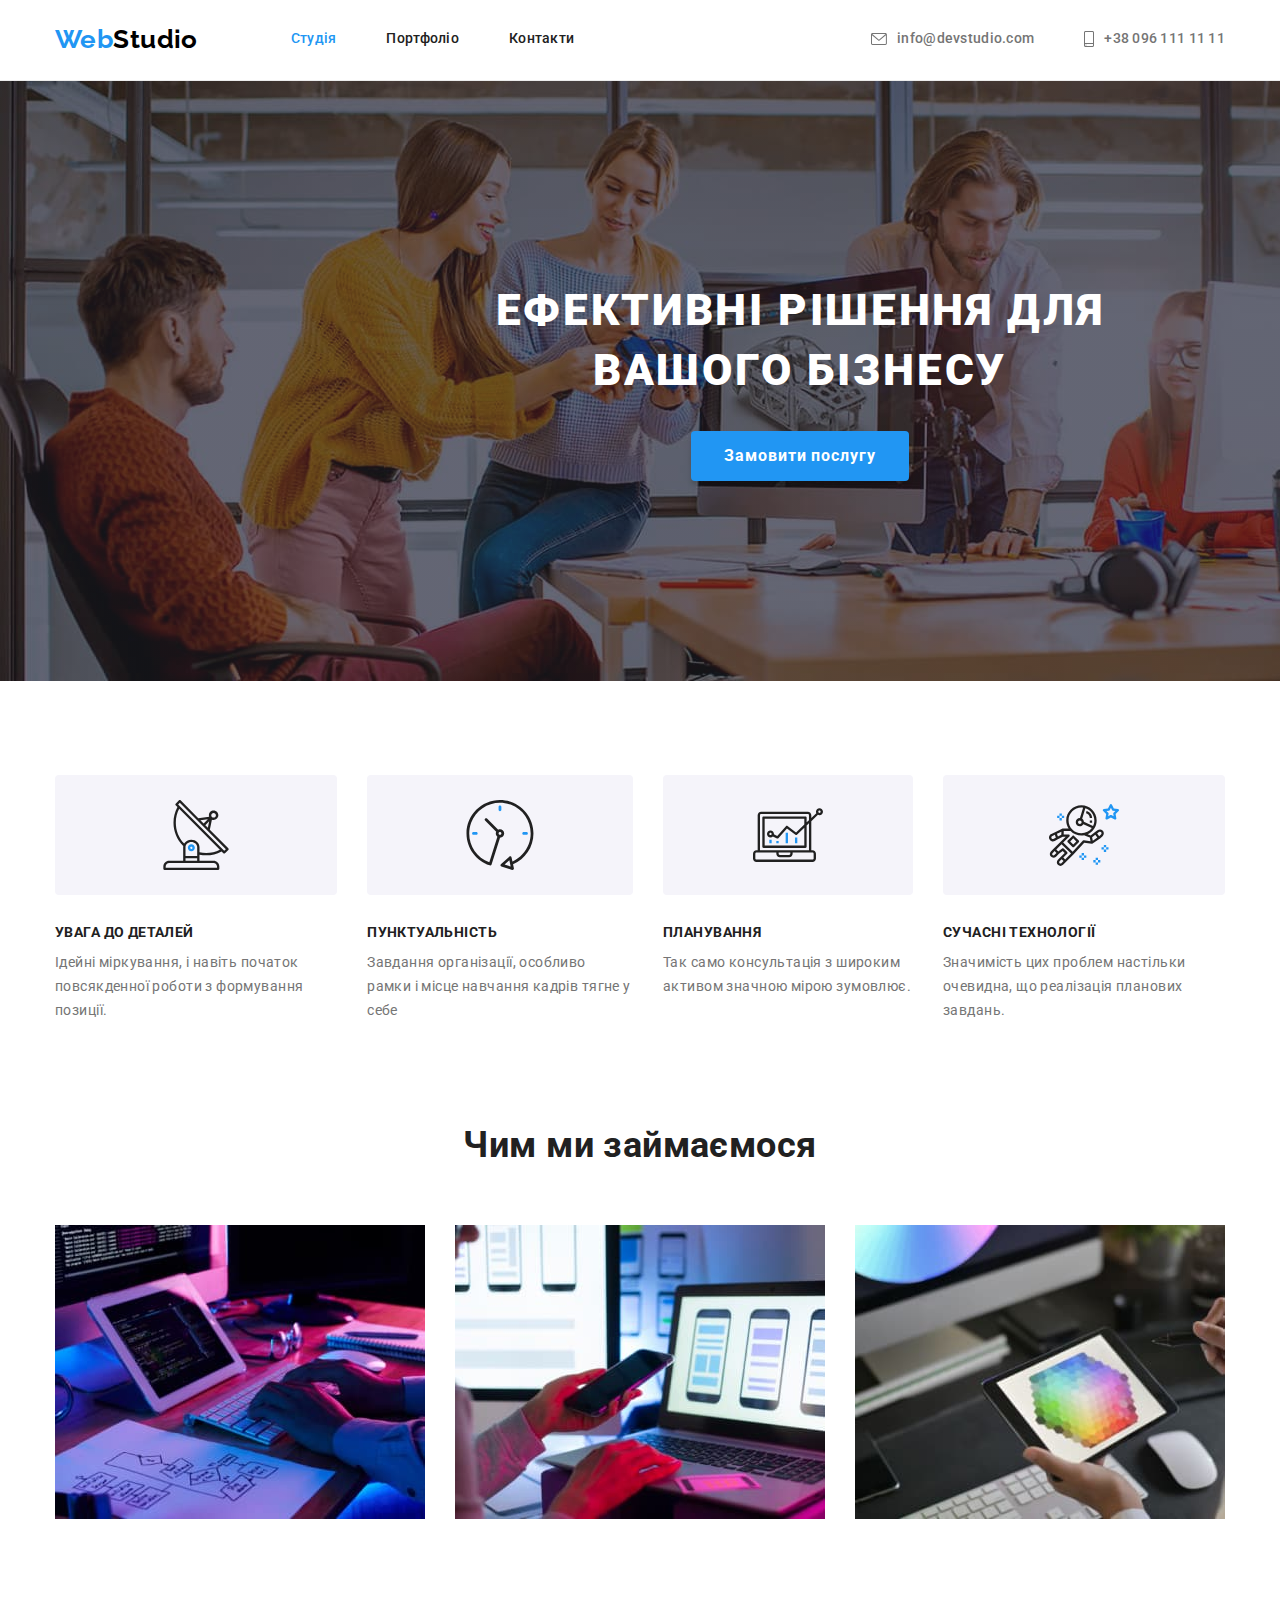
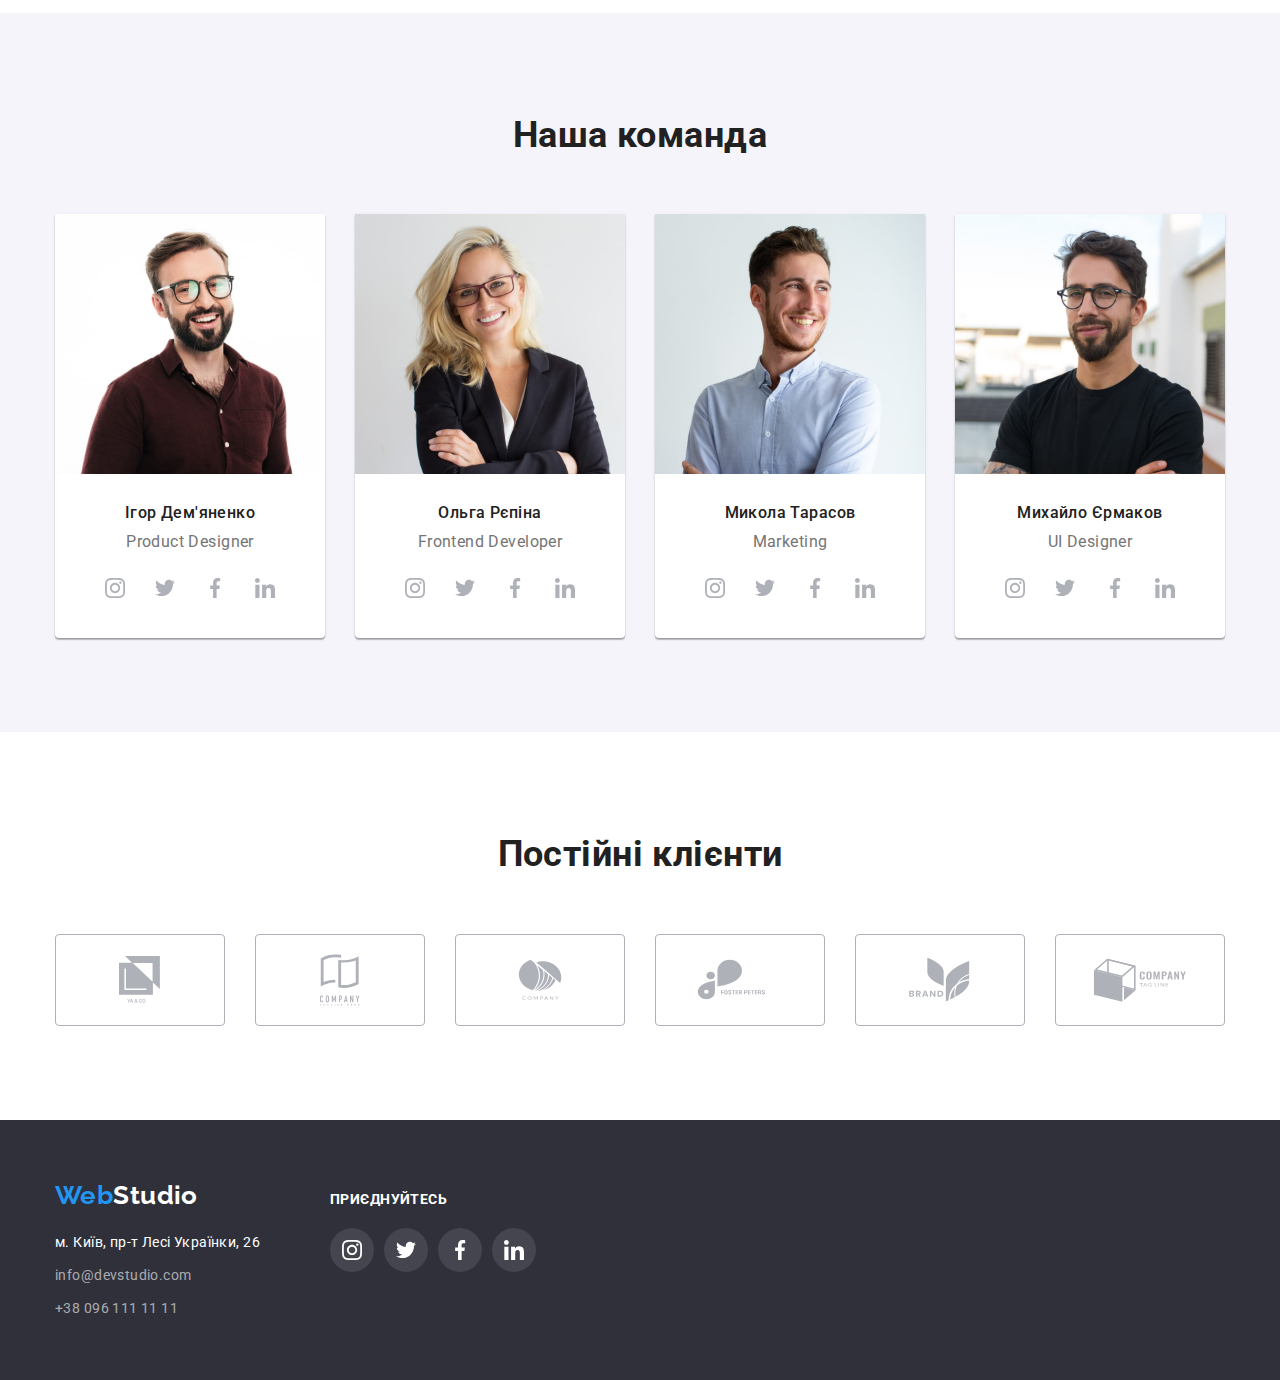
==== index.html @ c83328d7 "Initial commit" ====
<!DOCTYPE html>
<html lang="uk">
  <head>
    <meta charset="UTF-8" />
    <meta http-equiv="X-UA-Compatible" content="IE=edge" />
    <meta name="viewport" content="width=device-width, initial-scale=1.0" />
    <title>WebStudio</title>
    <link rel="preconnect" href="https://fonts.googleapis.com" />
    <link rel="preconnect" href="https://fonts.gstatic.com" crossorigin />
    <link
      href="https://fonts.googleapis.com/css2?family=Raleway:wght@700&family=Roboto:wght@400;500;700;900&display=swap"
      rel="stylesheet"
    />
    <link
      rel="stylesheet"
      href="https://cdnjs.cloudflare.com/ajax/libs/modern-normalize/1.1.0/modern-normalize.min.css"
    />
    <link rel="stylesheet" href="./css/styles.css" />
  </head>
  <body>
    <!-- Шапка сайту -->
    <header class="header">
      <div class="container header-items">
        <nav class="site-nav">
          <a href="./index.html" class="logo-header link"
            >Web<span class="logo-black">Studio</span></a
          >
          <ul class="site-nav-list list">
            <li class="site-nav-item">
              <a class="site-nav-link link current" href="./index.html"
                >Студія</a
              >
            </li>
            <li class="site-nav-item">
              <a class="site-nav-link link" href="./portfolio.html"
                >Портфоліо</a
              >
            </li>
            <li class="site-nav-item">
              <a class="site-nav-link link" href="">Контакти</a>
            </li>
          </ul>
        </nav>

        <ul class="contacts list">
          <li class="contact-item">
            <a class="contact-link link" href="mailto:info@devstudio.com"
              ><svg class="contact-icon" width="16" height="12">
                <use href="./images/symbol-defs.svg#icon-envelope"></use>
              </svg>
              info@devstudio.com</a
            >
          </li>
          <li class="contact-item">
            <a class="contact-link link" href="tell:+380961111111"
              ><svg class="contact-icon" width="10" height="16">
                <use href="./images/symbol-defs.svg#icon-smartphone"></use></svg
              >+38 096 111 11 11</a
            >
          </li>
        </ul>
      </div>
    </header>

    <!-- Основний і унікальний контент -->
    <main>
      <section class="hero">
        <h1 class="hero-title">Ефективні рішення для вашого бізнесу</h1>
        <button type="button" class="btn hero-button">Замовити послугу</button>
      </section>

      <section class="section features">
        <div class="container">
          <h2 class="section-title visually-hidden">Наші переваги</h2>
          <ul class="features list">
            <li class="features-item">
              <div class="features-pic">
                <svg class="features-icon" width="70" height="70">
                  <use
                    href="./images/symbol-defs.svg#icon-satellite-features"
                  ></use>
                </svg>
              </div>
              <h3 class="features-title">УВАГА ДО ДЕТАЛЕЙ</h3>
              <p class="features-text">
                Ідейні міркування, і навіть початок повсякденної роботи з
                формування позиції.
              </p>
            </li>
            <li class="features-item">
              <div class="features-pic">
                <svg class="features-icon" width="70" height="70">
                  <use
                    href="./images/symbol-defs.svg#icon-clock-features"
                  ></use>
                </svg>
              </div>
              <h3 class="features-title">ПУНКТУАЛЬНІСТЬ</h3>
              <p class="features-text">
                Завдання організації, особливо рамки і місце навчання кадрів
                тягне у себе
              </p>
            </li>
            <li class="features-item">
              <div class="features-pic">
                <svg class="features-icon" width="70" height="70">
                  <use
                    href="./images/symbol-defs.svg#icon-diagram-features"
                  ></use>
                </svg>
              </div>
              <h3 class="features-title">ПЛАНУВАННЯ</h3>
              <p class="features-text">
                Так само консультація з широким активом значною мірою зумовлює.
              </p>
            </li>
            <li class="features-item">
              <div class="features-pic">
                <svg class="features-icon" width="70" height="70">
                  <use
                    href="./images/symbol-defs.svg#icon-astronaut-features"
                  ></use>
                </svg>
              </div>
              <h3 class="features-title">СУЧАСНІ ТЕХНОЛОГІЇ</h3>
              <p class="features-text">
                Значимість цих проблем настільки очевидна, що реалізація
                планових завдань.
              </p>
            </li>
          </ul>
        </div>
      </section>

      <section class="section work">
        <div class="container">
          <h2 class="section-title">Чим ми займаємося</h2>
          <ul class="work-list list">
            <li class="work-item">
              <img
                src="./images/box-1.jpg"
                alt="пише код на комп'ютері"
                width="370"
              />
            </li>
            <li class="work-item">
              <img
                src="./images/box-2.jpg"
                alt="обирає мобільний інтерфейс"
                width="370"
              />
            </li>
            <li class="work-item">
              <img
                src="./images/box-3.jpg"
                alt="обирає колір на планшеті"
                width="370"
              />
            </li>
          </ul>
        </div>
      </section>

      <section class="section team">
        <div class="container">
          <h2 class="section-title">Наша команда</h2>
          <ul class="team-list list">
            <li class="team-item">
              <img
                class="team-img"
                src="./images/team-1.jpg"
                alt="фото 1"
                width="270"
              />
              <div class="team-card">
                <h3 class="team-name">Ігор Дем'яненко</h3>
                <p class="team-title" lang="en">Product Designer</p>
                <ul class="team-socials-list list">
                  <li class="social-item">
                    <a href="" class="social-link">
                      <svg class="social-icon" width="20" height="20">
                        <use
                          href="./images/symbol-defs.svg#icon-instagram"
                        ></use>
                      </svg>
                    </a>
                  </li>
                  <li class="social-item">
                    <a href="" class="social-link">
                      <svg class="social-icon" width="20" height="20">
                        <use href="./images/symbol-defs.svg#icon-twitter"></use>
                      </svg>
                    </a>
                  </li>
                  <li class="social-item">
                    <a href="" class="social-link">
                      <svg class="social-icon" width="20" height="20">
                        <use
                          href="./images/symbol-defs.svg#icon-facebook"
                        ></use>
                      </svg>
                    </a>
                  </li>
                  <li class="social-item">
                    <a href="" class="social-link">
                      <svg class="social-icon" width="20" height="20">
                        <use
                          href="./images/symbol-defs.svg#icon-linkedin"
                        ></use>
                      </svg>
                    </a>
                  </li>
                </ul>
              </div>
            </li>
            <li class="team-item">
              <img
                class="team-img"
                src="./images/team-2.jpg"
                alt="фото 2"
                width="270"
              />
              <div class="team-card">
                <h3 class="team-name">Ольга Рєпіна</h3>
                <p class="team-title" lang="en">Frontend Developer</p>
                <ul class="team-socials-list list">
                  <li class="social-item">
                    <a href="" class="social-link">
                      <svg class="social-icon" width="20" height="20">
                        <use
                          href="./images/symbol-defs.svg#icon-instagram"
                        ></use>
                      </svg>
                    </a>
                  </li>
                  <li class="social-item">
                    <a href="" class="social-link">
                      <svg class="social-icon" width="20" height="20">
                        <use href="./images/symbol-defs.svg#icon-twitter"></use>
                      </svg>
                    </a>
                  </li>
                  <li class="social-item">
                    <a href="" class="social-link">
                      <svg class="social-icon" width="20" height="20">
                        <use
                          href="./images/symbol-defs.svg#icon-facebook"
                        ></use>
                      </svg>
                    </a>
                  </li>
                  <li class="social-item">
                    <a href="" class="social-link">
                      <svg class="social-icon" width="20" height="20">
                        <use
                          href="./images/symbol-defs.svg#icon-linkedin"
                        ></use>
                      </svg>
                    </a>
                  </li>
                </ul>
              </div>
            </li>
            <li class="team-item">
              <img
                class="team-img"
                src="./images/team-3.jpg"
                alt="фото 3"
                width="270"
              />
              <div class="team-card">
                <h3 class="team-name">Микола Тарасов</h3>
                <p class="team-title" lang="en">Marketing</p>
                <ul class="team-socials-list list">
                  <li class="social-item">
                    <a href="" class="social-link">
                      <svg class="social-icon" width="20" height="20">
                        <use
                          href="./images/symbol-defs.svg#icon-instagram"
                        ></use>
                      </svg>
                    </a>
                  </li>
                  <li class="social-item">
                    <a href="" class="social-link">
                      <svg class="social-icon" width="20" height="20">
                        <use href="./images/symbol-defs.svg#icon-twitter"></use>
                      </svg>
                    </a>
                  </li>
                  <li class="social-item">
                    <a href="" class="social-link">
                      <svg class="social-icon" width="20" height="20">
                        <use
                          href="./images/symbol-defs.svg#icon-facebook"
                        ></use>
                      </svg>
                    </a>
                  </li>
                  <li class="social-item">
                    <a href="" class="social-link">
                      <svg class="social-icon" width="20" height="20">
                        <use
                          href="./images/symbol-defs.svg#icon-linkedin"
                        ></use>
                      </svg>
                    </a>
                  </li>
                </ul>
              </div>
            </li>
            <li class="team-item">
              <img
                class="team-img"
                src="./images/team-4.jpg"
                alt="фото 4"
                width="270"
              />
              <div class="team-card">
                <h3 class="team-name">Михайло Єрмаков</h3>
                <p class="team-title" lang="en">UI Designer</p>
                <ul class="team-socials-list list">
                  <li class="social-item">
                    <a href="" class="social-link">
                      <svg class="social-icon" width="20" height="20">
                        <use
                          href="./images/symbol-defs.svg#icon-instagram"
                        ></use>
                      </svg>
                    </a>
                  </li>
                  <li class="social-item">
                    <a href="" class="social-link">
                      <svg class="social-icon" width="20" height="20">
                        <use href="./images/symbol-defs.svg#icon-twitter"></use>
                      </svg>
                    </a>
                  </li>
                  <li class="social-item">
                    <a href="" class="social-link">
                      <svg class="social-icon" width="20" height="20">
                        <use
                          href="./images/symbol-defs.svg#icon-facebook"
                        ></use>
                      </svg>
                    </a>
                  </li>
                  <li class="social-item">
                    <a href="" class="social-link">
                      <svg class="social-icon" width="20" height="20">
                        <use
                          href="./images/symbol-defs.svg#icon-linkedin"
                        ></use>
                      </svg>
                    </a>
                  </li>
                </ul>
              </div>
            </li>
          </ul>
        </div>
      </section>

      <section class="section clients">
        <div class="container">
          <h2 class="section-title">Постійні клієнти</h2>
          <ul class="clients-list list">
            <li class="client-item">
              <a class="client-link link" href=" ">
                <svg class="client-icon" width="41" height="47">
                  <use href="./images/symbol-defs.svg#icon-client-1"></use>
                </svg>
              </a>
            </li>
            <li class="client-item">
              <a class="client-link link" href=" ">
                <svg class="client-icon" width="40" height="52">
                  <use href="./images/symbol-defs.svg#icon-client-2"></use>
                </svg>
              </a>
            </li>
            <li class="client-item">
              <a class="client-link link" href=" ">
                <svg class="client-icon" width="44" height="41">
                  <use href="./images/symbol-defs.svg#icon-client-3"></use>
                </svg>
              </a>
            </li>
            <li class="client-item">
              <a class="client-link link" href=" ">
                <svg class="client-icon" width="85" height="41">
                  <use href="./images/symbol-defs.svg#icon-client-4"></use>
                </svg>
              </a>
            </li>
            <li class="client-item">
              <a class="client-link link" href=" ">
                <svg class="client-icon" width="63" height="45">
                  <use href="./images/symbol-defs.svg#icon-client-5"></use>
                </svg>
              </a>
            </li>
            <li class="client-item">
              <a class="client-link link" href=" ">
                <svg class="client-icon" width="94" height="44">
                  <use href="./images/symbol-defs.svg#icon-client-6"></use>
                </svg>
              </a>
            </li>
          </ul>
        </div>
      </section>
    </main>

    <!-- Футер -->
    <footer class="footer">
      <div class="container footer-flex">
        <div class="footer-address">
          <a href="./index.html" class="logo-footer link"
            >Web<span class="logo-white">Studio</span></a
          >
          <address class="address">
            <ul class="address-list list">
              <li class="address-item">
                <a
                  class="address-link primary link"
                  href="https://goo.gl/maps/5jb4CAZ57KKGYozQA"
                  target="_blank"
                  rel="noopener noreferrer nofollow"
                  >м. Київ, пр-т Лесі Українки, 26</a
                >
              </li>
              <li class="address-item">
                <a
                  class="address-link secondary link"
                  href="mailto:info@devstudio.com"
                  >info@devstudio.com</a
                >
              </li>
              <li class="address-item">
                <a class="address-link secondary link" href="tell:+380961111111"
                  >+38 096 111 11 11</a
                >
              </li>
            </ul>
          </address>
        </div>
        <div class="footer-socials">
          <h3 class="footer-socials-title">Приєднуйтесь</h3>
          <ul class="footer-socials-list list">
            <li class="footer-social-item">
              <a href="" class="footer-social-link">
                <svg class="footer-social-icon" width="20" height="20">
                  <use href="./images/symbol-defs.svg#icon-instagram"></use>
                </svg>
              </a>
            </li>
            <li class="footer-social-item">
              <a href="" class="footer-social-link">
                <svg class="footer-social-icon" width="20" height="20">
                  <use href="./images/symbol-defs.svg#icon-twitter"></use>
                </svg>
              </a>
            </li>
            <li class="footer-social-item">
              <a href="" class="footer-social-link">
                <svg class="footer-social-icon" width="20" height="20">
                  <use href="./images/symbol-defs.svg#icon-facebook"></use>
                </svg>
              </a>
            </li>
            <li class="footer-social-item">
              <a href="" class="footer-social-link">
                <svg class="footer-social-icon" width="20" height="20">
                  <use href="./images/symbol-defs.svg#icon-linkedin"></use>
                </svg>
              </a>
            </li>
          </ul>
        </div>
      </div>
    </footer>
  </body>
</html>
---- css/styles.css ----
:root {
  --header-bg: #ffffff;
  --header-frame: #ececec;
  --logo-black: #000000;
  --primary-text-color: #757575;
  --secondary-text-color: #212121;
  --accent-color: #2196f3;
  /* --figma-bg: #f5f5f5; */
  --secondary-bg: #f5f4fa;
  --container-bg: #eeeeee;
  --client-section-grey: #afb1b8;
  --footer-bg: #2f303a;
  --text-footer-color: rgba(255, 255, 255, 0.6);
  --hero-bg: #c4c4c4;
  --hero-bg-gradient: rgba(47, 48, 58, 0.4);
  --social-links-color: #afb1b8;
}

/* * {
  outline: 1px solid tomato;
} */

body {
  background-color: var(--header-bg);
  color: var(--primary-text-color);

  font-family: Roboto, sans-serif;
  font-size: 14px;
  letter-spacing: 0.03em;
}

/* класи утиліти */

.container {
  width: 1200px;
  padding: 0 15px;
  margin: 0 auto;
}

h1,
h2,
h3,
h4,
h5,
h6,
p {
  margin: 0;
}

ul,
ol {
  margin: 0;
  padding-left: 0;
}

button {
  cursor: pointer;
}

address {
  font-style: normal;
}

img {
  display: block;
  max-width: 100%;
  height: auto;
}

.list {
  list-style: none;
}

.link {
  text-decoration: none;
}

.visually-hidden {
  position: absolute;
  width: 1px;
  height: 1px;
  margin: -1px;
  border: 0;
  padding: 0;

  white-space: nowrap;
  clip-path: inset(100%);
  clip: rect(0 0 0 0);
  overflow: hidden;
}

.btn {
  display: inline-block;
  border: 1px solid transparent;
  border-radius: 4px;

  font-family: inherit;
  font-size: 16px;
  text-align: center;
}

.section {
  padding-top: 94px;
  padding-bottom: 94px;
  background-color: var(--header-bg);
}

/* хедер */
.header {
  background-color: var(--header-bg);
  border-bottom: 1px solid var(--header-frame);
  padding-top: 24px;
  padding-bottom: 25px;
}

.header-items {
  display: flex;
  justify-content: space-between;
  align-items: center;
}

/* логотип */

.logo-header {
  display: block;
  margin-right: 93px;

  font-family: Raleway, sans-serif;
  color: var(--accent-color);
  font-weight: 700;
  font-size: 26px;
  line-height: 1.19;
}

.logo-black {
  color: var(--logo-black);
}

/* навігація і контакти */

.site-nav {
  display: flex;
  align-items: center;
}

.site-nav-list {
  display: flex;
  gap: 50px;
}

/* .site-nav-item:not(:last-child) {
  margin-right: 50px;
} */

.site-nav-link.link {
  display: block;

  color: var(--secondary-text-color);
  font-weight: 500;
  line-height: 1.14;
  letter-spacing: 0.02em;
  /* padding-top: 7.5px;
  padding-bottom: 7.5px; */
}

.site-nav-link:hover,
.site-nav-link:focus {
  color: var(--accent-color);
}

.site-nav-link.current {
  color: var(--accent-color);
}

.contacts {
  display: flex;
  gap: 50px;
}

.contact-item {
  align-items: center;
}

.contact-link {
  display: flex;
  align-items: center;

  color: var(--primary-text-color);
  font-weight: 500;
  line-height: 1.14;
  letter-spacing: 0.02em;
}

.contact-icon {
  fill: currentColor;
  margin-right: 10px;
}

.contact-link:hover,
.contact-link:focus {
  color: var(--accent-color);
}

/* секція hero */

.hero {
  text-align: center;
  background-image: linear-gradient(
      to right,
      var(--hero-bg-gradient),
      var(--hero-bg-gradient)
    ),
    url(../images/hero-bg-image.jpg);
  background-color: var(--hero-bg);
  width: 1600px;
  background-repeat: no-repeat;
  background-position: center;
  background-size: contain;
  padding-top: 200px;
  padding-bottom: 200px;
  margin: 0 auto;
}

.hero-title {
  margin-bottom: 30px;
  width: 696px;
  margin-left: auto;
  margin-right: auto;

  color: var(--header-bg);
  font-weight: 900;
  font-size: 44px;
  line-height: 1.36;
  letter-spacing: 0.06em;
  text-transform: uppercase;
}

.hero-button {
  padding: 10px 32px;
  min-width: 216px;
  margin: 0 auto;

  background-color: var(--accent-color);
  color: var(--header-bg);
  box-shadow: 0px 4px 4px rgba(0, 0, 0, 0.15);

  font-weight: 700;
  line-height: 1.8;
  display: flex;
  letter-spacing: 0.06em;
}

/* секції Наші переваги і Чим ми займаємося */

.section-title {
  margin-bottom: 50px;

  color: var(--secondary-text-color);
  font-size: 36px;
  line-height: 1.6;
  text-align: center;
}

.features {
  display: flex;
  gap: 30px;
}

.features-item {
  flex-basis: calc((100%-90px) / 4);
}

.features-pic {
  display: flex;
  justify-content: center;
  align-items: center;
  width: 100%;
  height: 120px;
  background: #f5f4fa;
  border-radius: 4px;
  margin-bottom: 30px;
}

.features-title {
  margin-bottom: 10px;
  color: var(--secondary-text-color);
  font-size: 14px;
  line-height: 1.14;
  text-transform: uppercase;
}

.features-text {
  line-height: 1.71;
}

.section.work {
  padding-top: 0;
}

.work-list {
  display: flex;
  gap: 30px;
}

/* секція Команда */

.section.team {
  background-color: var(--secondary-bg);
}

.team-list {
  display: flex;
  gap: 30px;
}

.team-item {
  background-color: var(--header-bg);
  box-shadow: 0px 1px 3px rgba(0, 0, 0, 0.12), 0px 1px 1px rgba(0, 0, 0, 0.14),
    0px 2px 1px rgba(0, 0, 0, 0.2);
  border-radius: 0px 0px 4px 4px;
}

.team-card {
  padding-top: 30px;
  padding-bottom: 30px;
  text-align: center;
}

.team-name {
  margin-bottom: 10px;
  color: var(--secondary-text-color);
  font-weight: 500;
  font-size: 16px;
  line-height: 1.18;
}

.team-title {
  font-size: 16px;
  line-height: 1.18;
  margin-bottom: 16px;
}

.team-socials-list {
  display: flex;
  gap: 10px;
  justify-content: center;
}

.social-item {
  width: 40px;
  height: 40px;
}

.social-link {
  display: flex;
  justify-content: center;
  align-items: center;
  width: 100%;
  height: 100%;
  border-radius: 50%;
  background-color: var(--header-bg);
  fill: var(--client-section-grey);
}

/* .social-icon {
  fill: currentColor;
} */

.social-link:hover,
.social-link:focus {
  background-color: var(--accent-color);
  fill: var(--header-bg);
}

/* клієнти */

.clients-list {
  display: flex;
  gap: 30px;
}

.client-item {
  width: calc((100% - 150px) / 6);
  height: 92px;
}

.client-link {
  display: flex;
  justify-content: center;
  align-items: center;
  width: 100%;
  height: 100%;
  border: 1px solid var(--client-section-grey);
  border-radius: 4px;
  fill: var(--client-section-grey);
}

/* .client-icon {
  fill: currentColor;
} */

.client-link:hover,
.client-link:focus {
  border-color: var(--accent-color);
  fill: var(--accent-color);
}

/* секція Портфоліо */

.projects-filter {
  display: flex;
  justify-content: center;
  gap: 8px;
  margin-bottom: 50px;
}

/* .projects-item-button:not(:last-child) {
    margin-right: 8px;
  } */

.projects-button {
  padding: 6px 22px;
  min-width: fit-content;

  background-color: var(--secondary-bg);
  color: var(--secondary-text-color);
  font-weight: 500;
  line-height: 1.6;
  letter-spacing: 0.03em;
}

.projects-button:hover,
.projects-button:focus {
  background-color: var(--accent-color);
  color: var(--header-bg);
  box-shadow: 0px 4px 4px rgba(0, 0, 0, 0.25);
}

.projects-button.current {
  background-color: var(--accent-color);
  color: var(--header-bg);
}

.project-list {
  display: flex;
  flex-wrap: wrap;
  gap: 30px;
}

.project-item {
  flex-basis: calc((100% - 60px) / 3);
}

.project-link {
  display: block;
}

.project-link:hover,
.project-link:focus {
  box-shadow: 0px 1px 1px rgba(0, 0, 0, 0.12), 0px 4px 4px rgba(0, 0, 0, 0.06),
    1px 4px 6px rgba(0, 0, 0, 0.16);
}

.project-description {
  padding: 20px 24px;
  border: 1px solid var(--container-bg);
  border-top: transparent;
  background-color: var(--header-bg);
}

.project-title {
  margin-bottom: 4px;
  color: var(--secondary-text-color);
  font-size: 18px;
  line-height: 2;
  letter-spacing: 0.06em;
}

.project-type {
  font-size: 16px;
  line-height: 1.8;
  color: var(--primary-text-color);
}

/* футер */

.footer {
  padding-top: 60px;
  padding-bottom: 60px;
  background-color: var(--footer-bg);
}

.footer-flex {
  display: flex;
  gap: 70px;
  align-items: baseline;
}

.logo-footer {
  display: block;
  margin-bottom: 20px;

  font-family: Raleway, sans-serif;
  color: var(--accent-color);
  font-weight: 700;
  font-size: 26px;
  line-height: 1.19;
}

.logo-white {
  color: var(--header-bg);
}

.address-item:not(:last-child) {
  margin-bottom: 9px;
}

.address-link {
  line-height: 1.71;
}

.address-link.primary {
  color: var(--header-bg);
}

.address-link.secondary {
  color: var(--text-footer-color);
}

.address-link.primary:hover,
.address-link.primary:focus {
  color: var(--accent-color);
}

.address-link.secondary:hover,
.address-link.secondary:focus {
  color: var(--accent-color);
}

.footer-socials-title {
  margin-bottom: 20px;
  color: var(--header-bg);
  font-size: 14px;
  line-height: 1.14;
  text-transform: uppercase;
}

.footer-socials-list {
  display: flex;
  gap: 10px;
  justify-content: center;
}

.footer-social-item {
  width: 44px;
  height: 44px;
}

.footer-social-link {
  display: inline-flex;
  justify-content: center;
  align-items: center;
  width: 100%;
  height: 100%;
  border-radius: 50%;
  background-color: rgba(255, 255, 255, 0.1);
  fill: var(--header-bg);
}

/* .footer-social-icon {
  fill: var(--header-bg);
} */

.footer-social-link:hover,
.footer-social-link:focus {
  background-color: var(--accent-color);
}
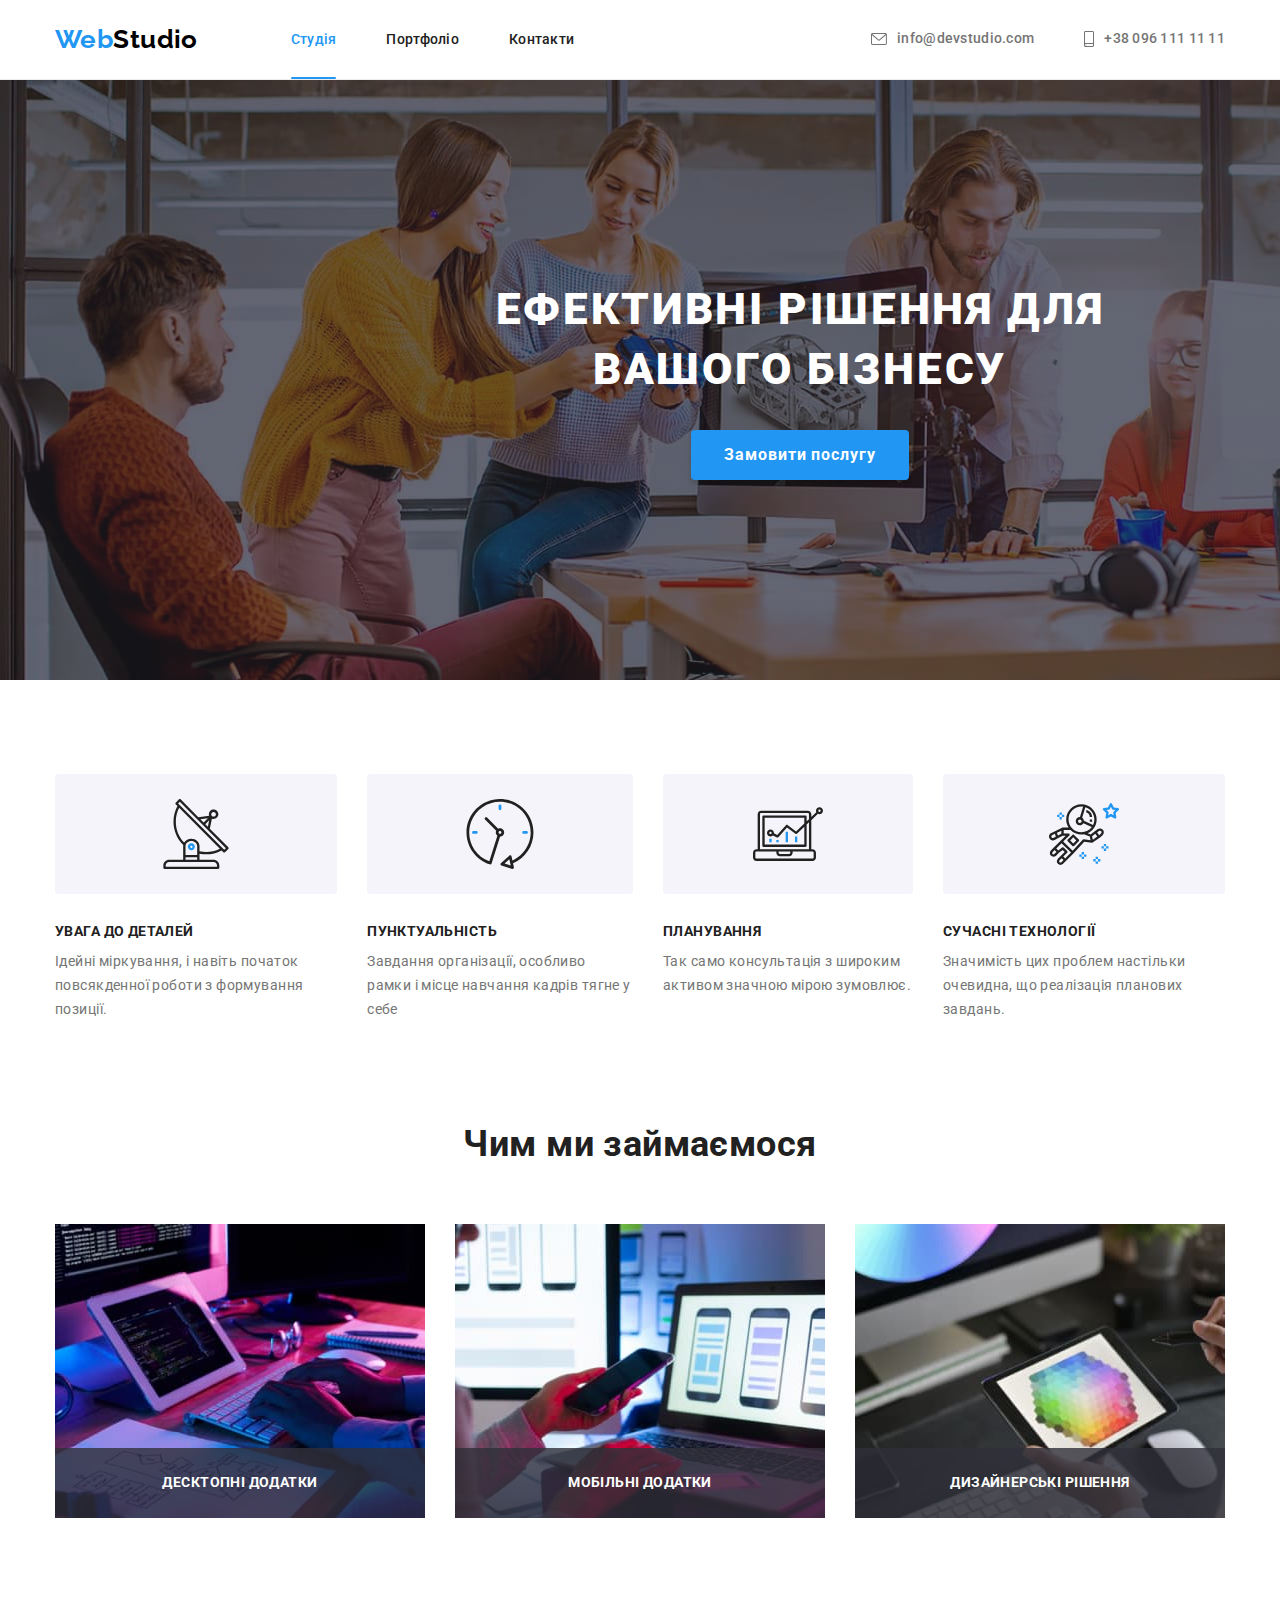
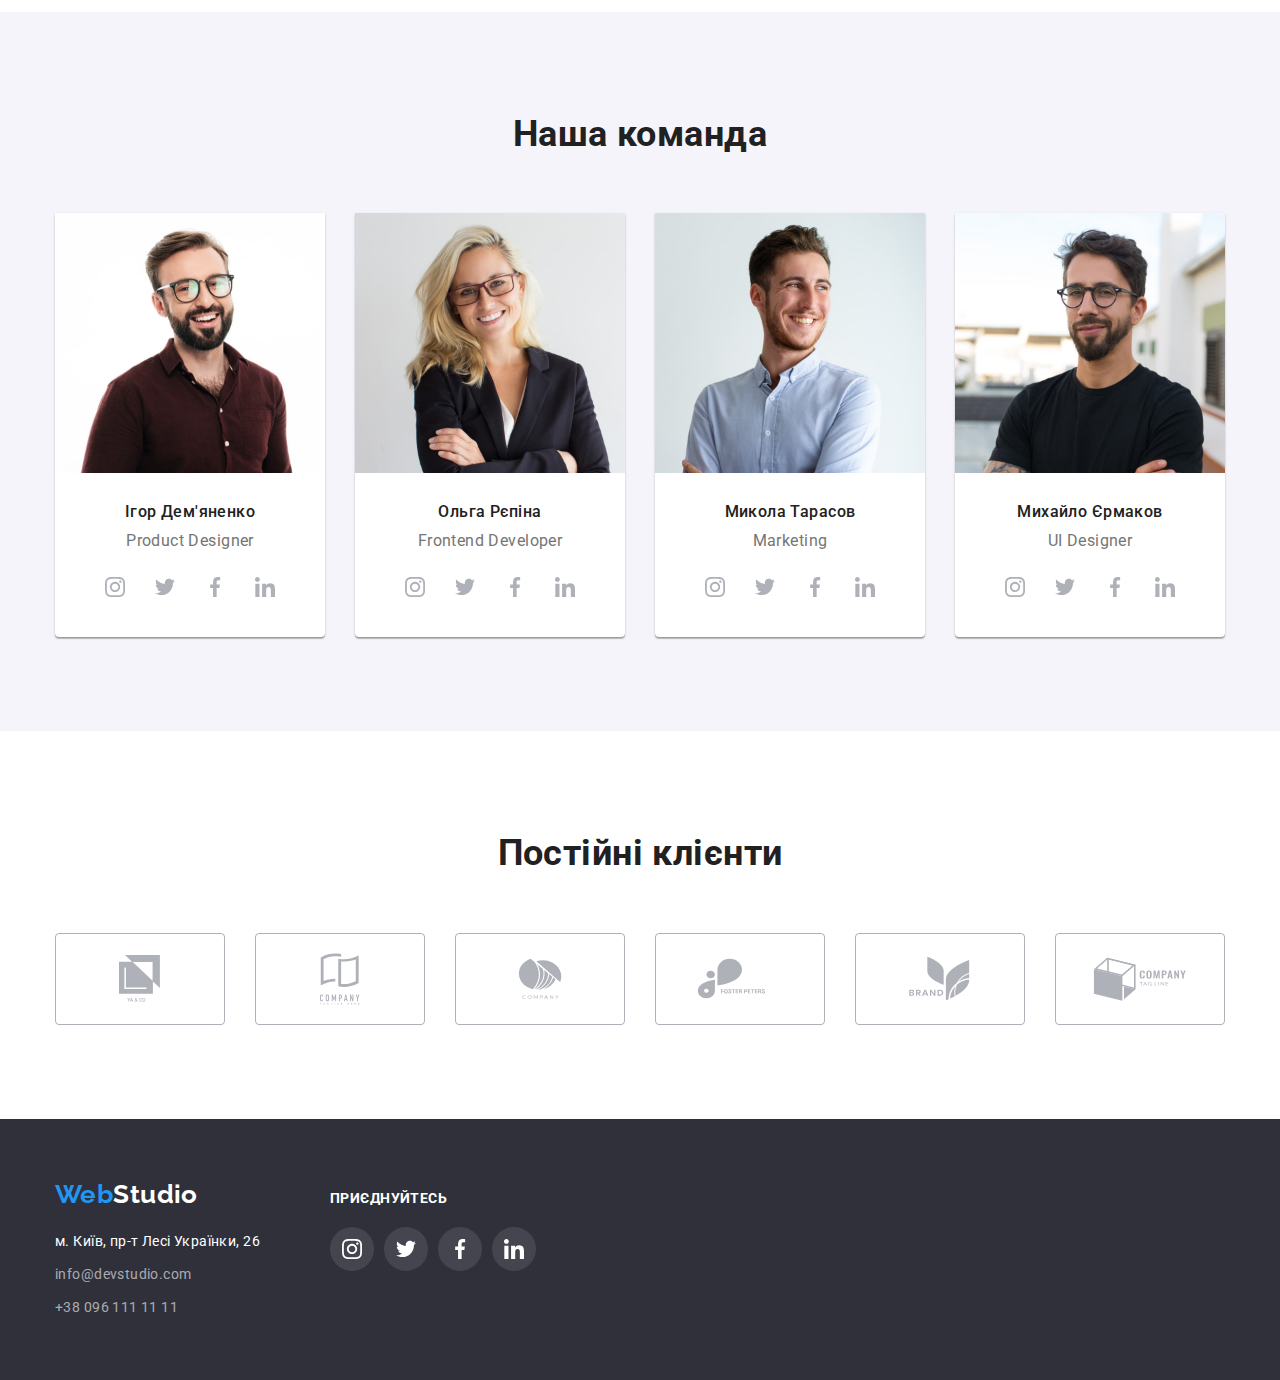
==== commit 3d8d5205: "add position, current page and modal" ====
--- a/index.html
+++ b/index.html
@@ -67,6 +67,11 @@
       <section class="hero">
         <h1 class="hero-title">Ефективні рішення для вашого бізнесу</h1>
         <button type="button" class="btn hero-button">Замовити послугу</button>
+        <div class="hero-backdrop is-hidden">
+          <div class="hero-modal">
+            <button type="button" class="modal-btn"></button>
+          </div>
+        </div>
       </section>
 
       <section class="section features">
@@ -81,7 +86,7 @@
                   ></use>
                 </svg>
               </div>
-              <h3 class="features-title">УВАГА ДО ДЕТАЛЕЙ</h3>
+              <h3 class="features-title title">УВАГА ДО ДЕТАЛЕЙ</h3>
               <p class="features-text">
                 Ідейні міркування, і навіть початок повсякденної роботи з
                 формування позиції.
@@ -95,7 +100,7 @@
                   ></use>
                 </svg>
               </div>
-              <h3 class="features-title">ПУНКТУАЛЬНІСТЬ</h3>
+              <h3 class="features-title title">ПУНКТУАЛЬНІСТЬ</h3>
               <p class="features-text">
                 Завдання організації, особливо рамки і місце навчання кадрів
                 тягне у себе
@@ -109,7 +114,7 @@
                   ></use>
                 </svg>
               </div>
-              <h3 class="features-title">ПЛАНУВАННЯ</h3>
+              <h3 class="features-title title">ПЛАНУВАННЯ</h3>
               <p class="features-text">
                 Так само консультація з широким активом значною мірою зумовлює.
               </p>
@@ -122,7 +127,7 @@
                   ></use>
                 </svg>
               </div>
-              <h3 class="features-title">СУЧАСНІ ТЕХНОЛОГІЇ</h3>
+              <h3 class="features-title title">СУЧАСНІ ТЕХНОЛОГІЇ</h3>
               <p class="features-text">
                 Значимість цих проблем настільки очевидна, що реалізація
                 планових завдань.
@@ -137,25 +142,40 @@
           <h2 class="section-title">Чим ми займаємося</h2>
           <ul class="work-list list">
             <li class="work-item">
-              <img
-                src="./images/box-1.jpg"
-                alt="пише код на комп'ютері"
-                width="370"
-              />
+              <div class="work-thumb">
+                <img
+                  src="./images/box-1.jpg"
+                  alt="пише код на комп'ютері"
+                  width="370"
+                />
+                <div class="work-overlay">
+                  <h3 class="work-title title">Десктопні додатки</h3>
+                </div>
+              </div>
             </li>
             <li class="work-item">
-              <img
-                src="./images/box-2.jpg"
-                alt="обирає мобільний інтерфейс"
-                width="370"
-              />
+              <div class="work-thumb">
+                <img
+                  src="./images/box-2.jpg"
+                  alt="обирає мобільний інтерфейс"
+                  width="370"
+                />
+                <div class="work-overlay">
+                  <h3 class="work-title title">Мобільні додатки</h3>
+                </div>
+              </div>
             </li>
             <li class="work-item">
-              <img
-                src="./images/box-3.jpg"
-                alt="обирає колір на планшеті"
-                width="370"
-              />
+              <div class="work-thumb">
+                <img
+                  src="./images/box-3.jpg"
+                  alt="обирає колір на планшеті"
+                  width="370"
+                />
+                <div class="work-overlay">
+                  <h3 class="work-title title">Дизайнерські рішення</h3>
+                </div>
+              </div>
             </li>
           </ul>
         </div>
--- a/css/styles.css
+++ b/css/styles.css
@@ -105,12 +105,19 @@
   background-color: var(--header-bg);
 }
 
+.title {
+  font-size: 14px;
+  line-height: 1.14;
+  text-transform: uppercase;
+}
+
 /* хедер */
 .header {
   background-color: var(--header-bg);
   border-bottom: 1px solid var(--header-frame);
   padding-top: 24px;
   padding-bottom: 25px;
+  height: 80px;
 }
 
 .header-items {
@@ -153,14 +160,14 @@
 } */
 
 .site-nav-link.link {
-  display: block;
+  position: relative;
 
   color: var(--secondary-text-color);
   font-weight: 500;
   line-height: 1.14;
   letter-spacing: 0.02em;
-  /* padding-top: 7.5px;
-  padding-bottom: 7.5px; */
+  padding-top: 32px;
+  padding-bottom: 32px;
 }
 
 .site-nav-link:hover,
@@ -170,6 +177,20 @@
 
 .site-nav-link.current {
   color: var(--accent-color);
+}
+
+.current::after {
+  content: "";
+
+  position: absolute;
+  bottom: 0;
+  left: 0;
+
+  width: 100%;
+  height: 2px;
+
+  border-radius: 2px;
+  background-color: var(--accent-color);
 }
 
 .contacts {
@@ -240,14 +261,47 @@
   min-width: 216px;
   margin: 0 auto;
 
+  display: flex;
+
   background-color: var(--accent-color);
   color: var(--header-bg);
   box-shadow: 0px 4px 4px rgba(0, 0, 0, 0.15);
 
   font-weight: 700;
   line-height: 1.8;
-  display: flex;
   letter-spacing: 0.06em;
+}
+
+.hero-backdrop {
+  position: fixed;
+  top: 0;
+  left: 0;
+  z-index: 1;
+
+  width: 100%;
+  height: 1024px;
+
+  background-color: rgba(0, 0, 0, 0.2);
+}
+
+.hero-backdrop.is-hidden {
+  opacity: 0;
+  pointer-events: none;
+}
+
+.hero-modal {
+  position: absolute;
+  top: 50%;
+  left: 50%;
+  transform: translate(-50%, -50%);
+
+  min-width: 528px;
+  min-height: 581px;
+
+  background-color: var(--header-bg);
+  box-shadow: 0px 1px 3px rgba(0, 0, 0, 0.12), 0px 1px 1px rgba(0, 0, 0, 0.14),
+    0px 2px 1px rgba(0, 0, 0, 0.2);
+  border-radius: 4px;
 }
 
 /* секції Наші переваги і Чим ми займаємося */
@@ -284,9 +338,6 @@
 .features-title {
   margin-bottom: 10px;
   color: var(--secondary-text-color);
-  font-size: 14px;
-  line-height: 1.14;
-  text-transform: uppercase;
 }
 
 .features-text {
@@ -300,6 +351,29 @@
 .work-list {
   display: flex;
   gap: 30px;
+}
+
+.work-thumb {
+  position: relative;
+  z-index: 0;
+}
+
+.work-overlay {
+  position: absolute;
+  bottom: 0;
+  left: 0;
+
+  display: flex;
+  justify-content: center;
+  align-items: center;
+
+  width: 100%;
+  height: 70px;
+  background: rgba(47, 48, 58, 0.8);
+}
+
+.work-title {
+  color: var(--header-bg);
 }
 
 /* секція Команда */
